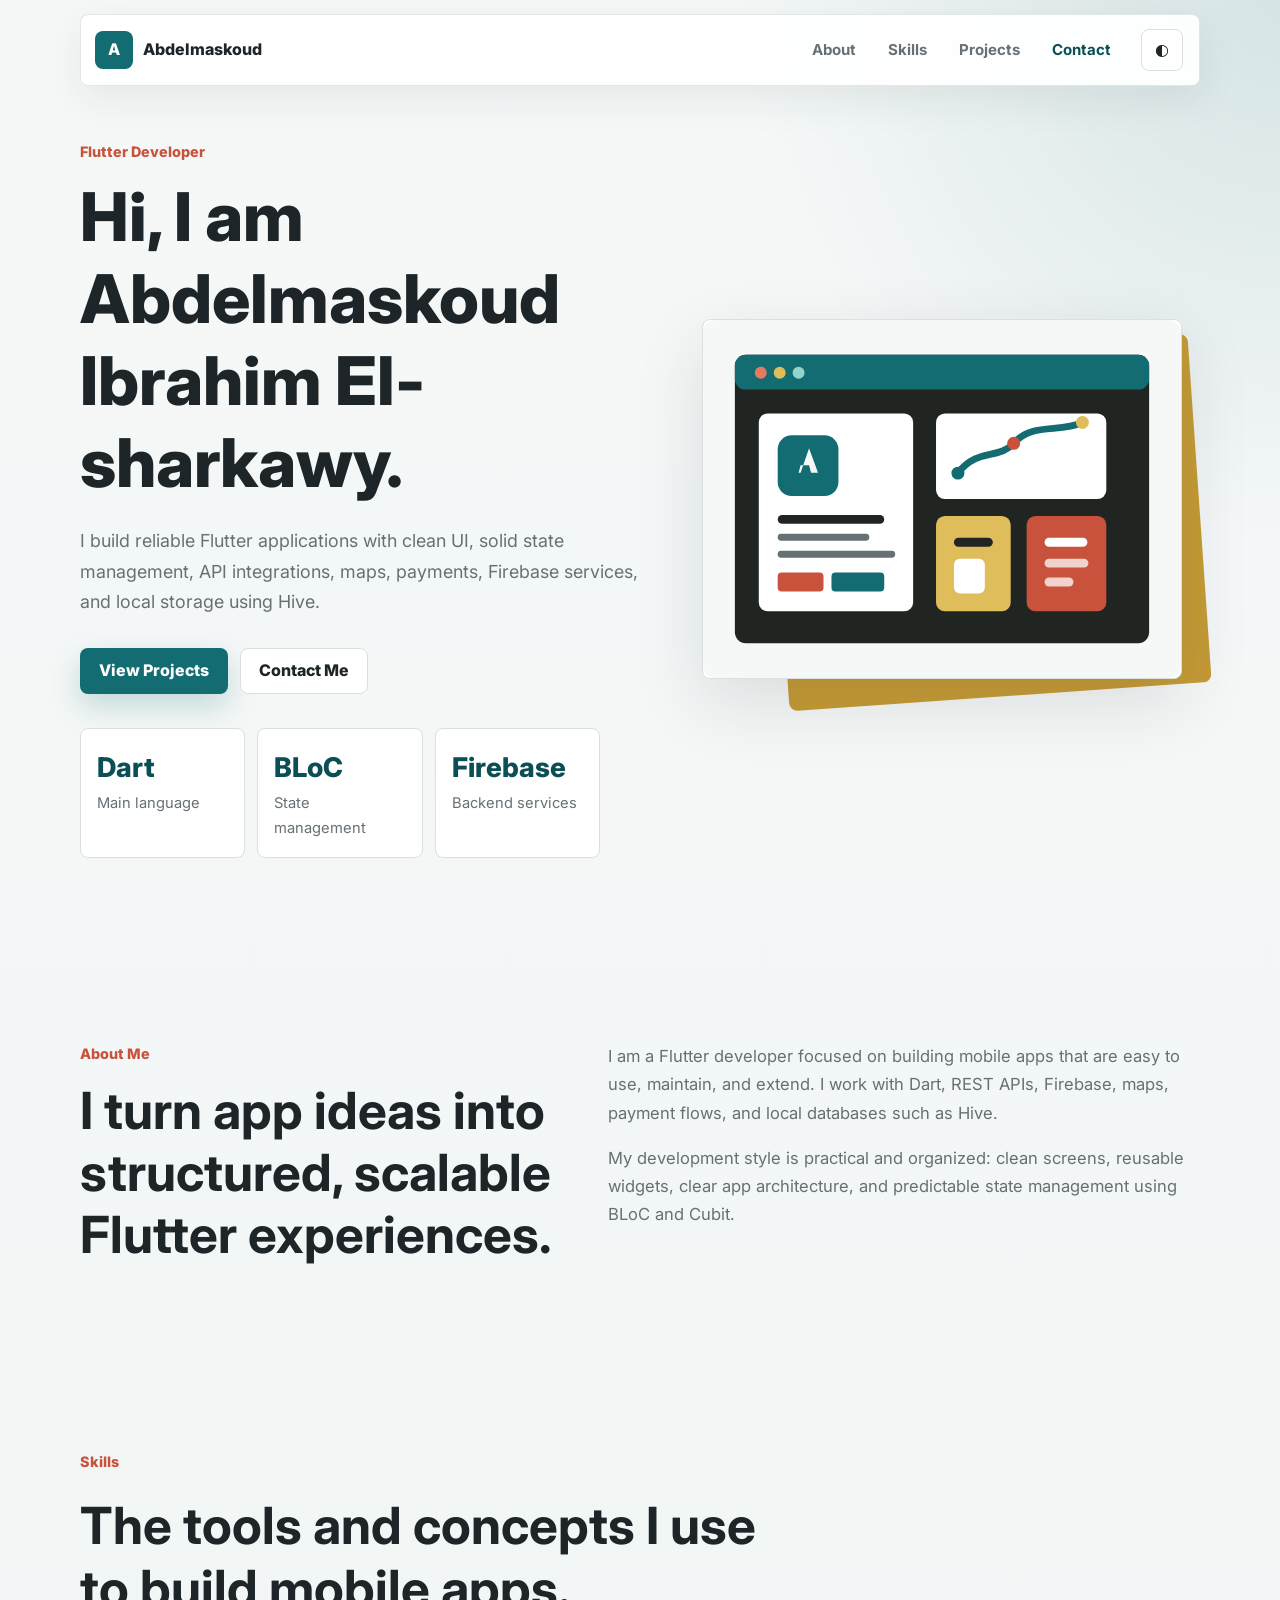
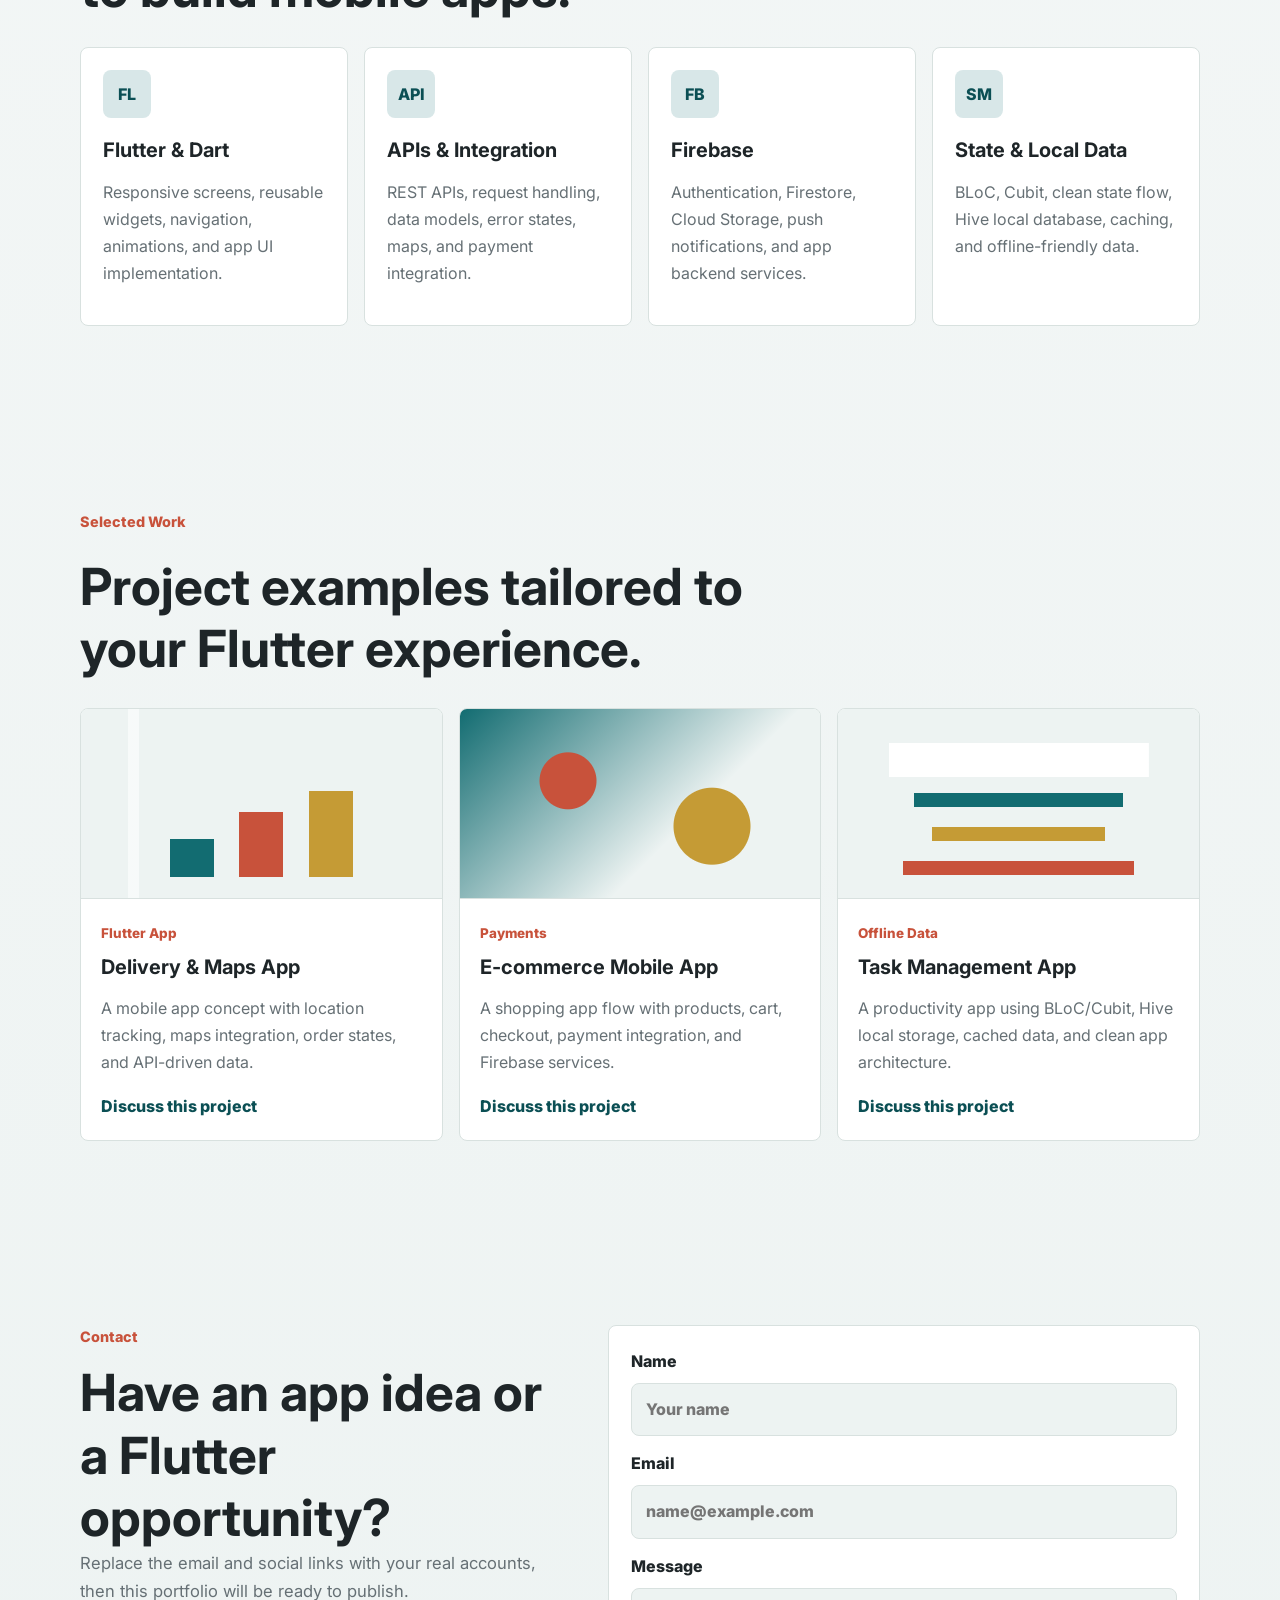
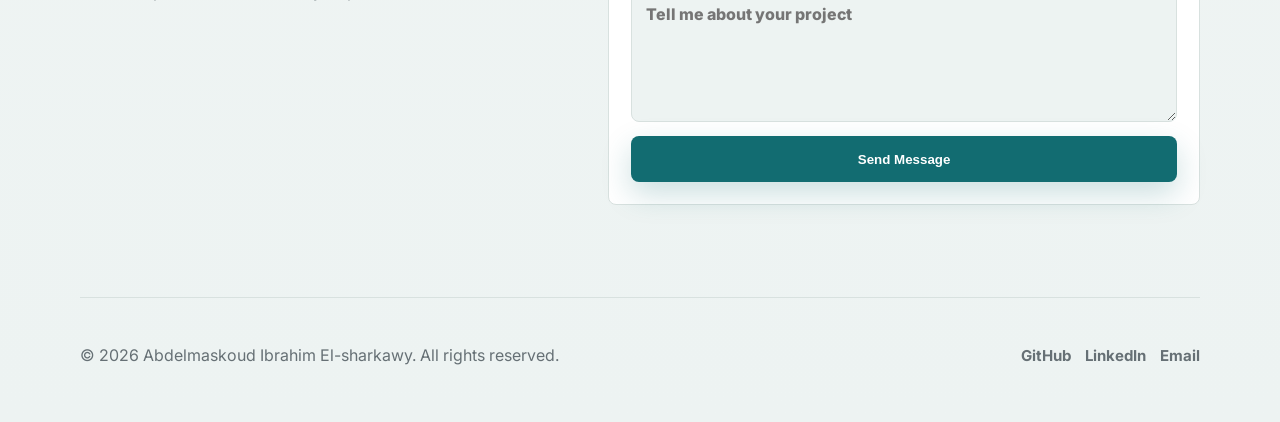
==== portfolio.html @ 6949c002 "Create Flutter portfolio site" ====
<!doctype html>
<html lang="en" dir="ltr">
  <head>
    <meta charset="UTF-8" />
    <meta name="viewport" content="width=device-width, initial-scale=1.0" />
    <meta
      name="description"
      content="Portfolio for Abdelmaskoud Ibrahim El-sharkawy, a Flutter developer building mobile apps with Dart, APIs, maps, payments, Firebase, Hive, BLoC, and Cubit."
    />
    <title>Abdelmaskoud Ibrahim El-sharkawy | Flutter Developer</title>
    <link rel="preconnect" href="https://fonts.googleapis.com" />
    <link rel="preconnect" href="https://fonts.gstatic.com" crossorigin />
    <link
      href="https://fonts.googleapis.com/css2?family=Inter:wght@400;500;600;700;800&display=swap"
      rel="stylesheet"
    />
    <link rel="stylesheet" href="styles.css" />
  </head>
  <body>
    <header class="site-header" data-header>
      <a class="brand" href="#home" aria-label="Home">
        <span class="brand-mark">A</span>
        <span>Abdelmaskoud</span>
      </a>

      <nav class="nav-links" aria-label="Primary navigation">
        <a href="#about">About</a>
        <a href="#skills">Skills</a>
        <a href="#projects">Projects</a>
        <a href="#contact">Contact</a>
      </nav>

      <button class="icon-button" type="button" data-theme-toggle aria-label="Toggle theme">
        <span aria-hidden="true">◐</span>
      </button>
    </header>

    <main>
      <section class="hero section" id="home">
        <div class="hero-copy">
          <p class="eyebrow">Flutter Developer</p>
          <h1>Hi, I am Abdelmaskoud Ibrahim El-sharkawy.</h1>
          <p class="hero-text">
            I build reliable Flutter applications with clean UI, solid state management,
            API integrations, maps, payments, Firebase services, and local storage using Hive.
          </p>
          <div class="hero-actions" aria-label="Important links">
            <a class="button primary" href="#projects">View Projects</a>
            <a class="button secondary" href="#contact">Contact Me</a>
          </div>
          <dl class="quick-stats" aria-label="Quick stats">
            <div>
              <dt>Dart</dt>
              <dd>Main language</dd>
            </div>
            <div>
              <dt>BLoC</dt>
              <dd>State management</dd>
            </div>
            <div>
              <dt>Firebase</dt>
              <dd>Backend services</dd>
            </div>
          </dl>
        </div>

        <div class="hero-visual" aria-label="Digital portfolio preview">
          <img src="assets/hero-visual.svg" alt="Digital interface showing app projects and skills" />
        </div>
      </section>

      <section class="section split" id="about">
        <div>
          <p class="eyebrow">About Me</p>
          <h2>I turn app ideas into structured, scalable Flutter experiences.</h2>
        </div>
        <div class="section-copy">
          <p>
            I am a Flutter developer focused on building mobile apps that are easy to use,
            maintain, and extend. I work with Dart, REST APIs, Firebase, maps, payment flows,
            and local databases such as Hive.
          </p>
          <p>
            My development style is practical and organized: clean screens, reusable widgets,
            clear app architecture, and predictable state management using BLoC and Cubit.
          </p>
        </div>
      </section>

      <section class="section" id="skills">
        <div class="section-heading">
          <p class="eyebrow">Skills</p>
          <h2>The tools and concepts I use to build mobile apps.</h2>
        </div>
        <div class="skills-grid">
          <article class="skill-card">
            <span class="skill-icon">FL</span>
            <h3>Flutter & Dart</h3>
            <p>Responsive screens, reusable widgets, navigation, animations, and app UI implementation.</p>
          </article>
          <article class="skill-card">
            <span class="skill-icon">API</span>
            <h3>APIs & Integration</h3>
            <p>REST APIs, request handling, data models, error states, maps, and payment integration.</p>
          </article>
          <article class="skill-card">
            <span class="skill-icon">FB</span>
            <h3>Firebase</h3>
            <p>Authentication, Firestore, Cloud Storage, push notifications, and app backend services.</p>
          </article>
          <article class="skill-card">
            <span class="skill-icon">SM</span>
            <h3>State & Local Data</h3>
            <p>BLoC, Cubit, clean state flow, Hive local database, caching, and offline-friendly data.</p>
          </article>
        </div>
      </section>

      <section class="section" id="projects">
        <div class="section-heading">
          <p class="eyebrow">Selected Work</p>
          <h2>Project examples tailored to your Flutter experience.</h2>
        </div>
        <div class="projects-grid">
          <article class="project-card">
            <div class="project-media media-analytics" aria-hidden="true"></div>
            <div class="project-body">
              <span class="project-tag">Flutter App</span>
              <h3>Delivery & Maps App</h3>
              <p>A mobile app concept with location tracking, maps integration, order states, and API-driven data.</p>
              <a href="#contact">Discuss this project</a>
            </div>
          </article>
          <article class="project-card">
            <div class="project-media media-commerce" aria-hidden="true"></div>
            <div class="project-body">
              <span class="project-tag">Payments</span>
              <h3>E-commerce Mobile App</h3>
              <p>A shopping app flow with products, cart, checkout, payment integration, and Firebase services.</p>
              <a href="#contact">Discuss this project</a>
            </div>
          </article>
          <article class="project-card">
            <div class="project-media media-portfolio" aria-hidden="true"></div>
            <div class="project-body">
              <span class="project-tag">Offline Data</span>
              <h3>Task Management App</h3>
              <p>A productivity app using BLoC/Cubit, Hive local storage, cached data, and clean app architecture.</p>
              <a href="#contact">Discuss this project</a>
            </div>
          </article>
        </div>
      </section>

      <section class="section contact-section" id="contact">
        <div>
          <p class="eyebrow">Contact</p>
          <h2>Have an app idea or a Flutter opportunity?</h2>
          <p class="section-copy">
            Replace the email and social links with your real accounts, then this portfolio will be ready to publish.
          </p>
        </div>
        <form class="contact-form" data-contact-form>
          <label>
            Name
            <input type="text" name="name" placeholder="Your name" required />
          </label>
          <label>
            Email
            <input type="email" name="email" placeholder="name@example.com" required />
          </label>
          <label>
            Message
            <textarea name="message" rows="4" placeholder="Tell me about your project" required></textarea>
          </label>
          <button class="button primary" type="submit">Send Message</button>
        </form>
      </section>
    </main>

    <footer class="site-footer">
      <p>© <span data-year></span> Abdelmaskoud Ibrahim El-sharkawy. All rights reserved.</p>
      <div class="social-links">
        <a href="https://github.com/" target="_blank" rel="noreferrer">GitHub</a>
        <a href="https://www.linkedin.com/" target="_blank" rel="noreferrer">LinkedIn</a>
        <a href="mailto:hello@example.com">Email</a>
      </div>
    </footer>

    <script src="script.js"></script>
  </body>
</html>
---- styles.css ----
:root {
  color-scheme: light;
  --bg: #f6f8f8;
  --surface: #ffffff;
  --surface-soft: #edf3f2;
  --text: #1e2528;
  --muted: #667075;
  --line: #d8e1df;
  --primary: #126c71;
  --primary-strong: #0b4f54;
  --accent: #c8523b;
  --gold: #c59b35;
  --shadow: 0 22px 70px rgba(30, 37, 40, 0.12);
}

[data-theme="dark"] {
  color-scheme: dark;
  --bg: #151716;
  --surface: #202522;
  --surface-soft: #2c302c;
  --text: #f3efe6;
  --muted: #b7beb9;
  --line: #3a403b;
  --primary: #5fb7ad;
  --primary-strong: #92d4cc;
  --accent: #e27b62;
  --gold: #dfbd5b;
  --shadow: 0 22px 70px rgba(0, 0, 0, 0.32);
}

* {
  box-sizing: border-box;
}

html {
  scroll-behavior: smooth;
}

body {
  min-width: 320px;
  margin: 0;
  background:
    radial-gradient(circle at top right, rgba(18, 108, 113, 0.14), transparent 34rem),
    linear-gradient(180deg, var(--bg), var(--surface-soft));
  color: var(--text);
  font-family: "Inter", system-ui, -apple-system, BlinkMacSystemFont, "Segoe UI", sans-serif;
  line-height: 1.7;
}

a {
  color: inherit;
}

img {
  display: block;
  max-width: 100%;
}

.site-header {
  position: sticky;
  top: 0;
  z-index: 10;
  display: grid;
  grid-template-columns: 1fr auto 44px;
  gap: 18px;
  align-items: center;
  width: min(1120px, calc(100% - 32px));
  min-height: 72px;
  margin: 14px auto 0;
  padding: 10px 14px;
  border: 1px solid color-mix(in srgb, var(--line), transparent 22%);
  border-radius: 8px;
  background: color-mix(in srgb, var(--surface), transparent 8%);
  box-shadow: 0 12px 40px rgba(30, 37, 40, 0.08);
  backdrop-filter: blur(18px);
}

.brand,
.nav-links,
.hero-actions,
.social-links {
  display: flex;
  align-items: center;
}

.brand {
  gap: 10px;
  color: var(--text);
  font-weight: 800;
  text-decoration: none;
}

.brand-mark {
  display: grid;
  width: 38px;
  height: 38px;
  place-items: center;
  border-radius: 8px;
  background: var(--primary);
  color: #fff;
  font-weight: 800;
}

.nav-links {
  gap: 8px;
}

.nav-links a,
.social-links a {
  border-radius: 8px;
  color: var(--muted);
  font-size: 0.94rem;
  font-weight: 700;
  text-decoration: none;
}

.nav-links a {
  padding: 8px 12px;
}

.nav-links a:hover,
.nav-links a.active,
.social-links a:hover {
  color: var(--primary-strong);
}

.icon-button {
  display: grid;
  width: 42px;
  height: 42px;
  place-items: center;
  border: 1px solid var(--line);
  border-radius: 8px;
  background: var(--surface);
  color: var(--text);
  cursor: pointer;
  font: inherit;
}

.section {
  width: min(1120px, calc(100% - 32px));
  margin: 0 auto;
  padding: 92px 0;
}

.hero {
  display: grid;
  grid-template-columns: minmax(0, 1fr) minmax(340px, 0.92fr);
  gap: 44px;
  align-items: center;
  min-height: calc(100vh - 88px);
  padding-top: 54px;
}

.eyebrow {
  margin: 0 0 12px;
  color: var(--accent);
  font-size: 0.9rem;
  font-weight: 800;
}

h1,
h2,
h3,
p {
  overflow-wrap: anywhere;
}

h1,
h2,
h3 {
  margin: 0;
  letter-spacing: 0;
  line-height: 1.22;
}

h1 {
  max-width: 720px;
  font-size: clamp(2.1rem, 5.4vw, 4.2rem);
  font-weight: 800;
}

h2 {
  max-width: 680px;
  font-size: clamp(1.9rem, 4vw, 3.2rem);
}

h3 {
  font-size: 1.25rem;
}

.hero-text,
.section-copy,
.skill-card p,
.project-body p {
  color: var(--muted);
}

.hero-text {
  max-width: 620px;
  margin: 22px 0 0;
  font-size: 1.12rem;
}

.hero-actions {
  flex-wrap: wrap;
  gap: 12px;
  margin-top: 30px;
}

.button {
  display: inline-flex;
  min-height: 46px;
  align-items: center;
  justify-content: center;
  padding: 0 18px;
  border: 1px solid transparent;
  border-radius: 8px;
  font-weight: 800;
  text-decoration: none;
  cursor: pointer;
  transition: transform 160ms ease, box-shadow 160ms ease;
}

.button:hover {
  transform: translateY(-2px);
}

.button.primary {
  background: var(--primary);
  color: #fff;
  box-shadow: 0 12px 30px rgba(18, 108, 113, 0.22);
}

.button.secondary {
  border-color: var(--line);
  background: var(--surface);
  color: var(--text);
}

.quick-stats {
  display: grid;
  grid-template-columns: repeat(3, minmax(0, 1fr));
  gap: 12px;
  max-width: 520px;
  margin: 34px 0 0;
}

.quick-stats div,
.skill-card,
.project-card,
.contact-form {
  border: 1px solid var(--line);
  border-radius: 8px;
  background: color-mix(in srgb, var(--surface), transparent 2%);
}

.quick-stats div {
  min-height: 92px;
  padding: 16px;
}

.quick-stats dt {
  color: var(--primary-strong);
  font-size: 1.7rem;
  font-weight: 800;
}

.quick-stats dd {
  margin: 0;
  color: var(--muted);
  font-size: 0.92rem;
}

.hero-visual {
  position: relative;
  padding: 18px;
}

.hero-visual::before {
  position: absolute;
  inset: 12% 0 0 18%;
  z-index: -1;
  border-radius: 8px;
  background: var(--gold);
  content: "";
  transform: rotate(-4deg);
}

.hero-visual img {
  width: 100%;
  border: 1px solid var(--line);
  border-radius: 8px;
  background: var(--surface);
  box-shadow: var(--shadow);
}

.split,
.contact-section {
  display: grid;
  grid-template-columns: 0.9fr 1.1fr;
  gap: 44px;
  align-items: start;
}

.section-copy {
  margin: 0;
  font-size: 1.04rem;
}

.section-copy p {
  margin-top: 0;
}

.section-heading {
  display: grid;
  gap: 8px;
  margin-bottom: 28px;
}

.skills-grid,
.projects-grid {
  display: grid;
  gap: 16px;
}

.skills-grid {
  grid-template-columns: repeat(4, minmax(0, 1fr));
}

.skill-card {
  min-height: 220px;
  padding: 22px;
}

.skill-icon {
  display: inline-grid;
  width: 48px;
  height: 48px;
  margin-bottom: 20px;
  place-items: center;
  border-radius: 8px;
  background: color-mix(in srgb, var(--primary), transparent 84%);
  color: var(--primary-strong);
  font-weight: 800;
}

.projects-grid {
  grid-template-columns: repeat(3, minmax(0, 1fr));
}

.project-card {
  overflow: hidden;
}

.project-media {
  min-height: 190px;
  border-bottom: 1px solid var(--line);
  background-color: var(--surface-soft);
  background-repeat: no-repeat;
}

.media-analytics {
  background-image:
    linear-gradient(90deg, transparent 13%, rgba(255, 255, 255, 0.58) 13% 16%, transparent 16%),
    linear-gradient(0deg, var(--primary) 32%, transparent 32%),
    linear-gradient(0deg, var(--accent) 54%, transparent 54%),
    linear-gradient(0deg, var(--gold) 72%, transparent 72%);
  background-position: center, 28% 70%, 50% 70%, 72% 70%;
  background-size: 100% 100%, 44px 120px, 44px 120px, 44px 120px;
}

.media-commerce {
  background-image:
    radial-gradient(circle at 30% 38%, var(--accent) 0 28px, transparent 29px),
    radial-gradient(circle at 70% 62%, var(--gold) 0 38px, transparent 39px),
    linear-gradient(135deg, var(--primary), transparent 62%);
}

.media-portfolio {
  background-image:
    linear-gradient(var(--surface) 0 0),
    linear-gradient(var(--primary) 0 0),
    linear-gradient(var(--gold) 0 0),
    linear-gradient(var(--accent) 0 0);
  background-position: center 34px, center 84px, center 118px, center 152px;
  background-size: 72% 34px, 58% 14px, 48% 14px, 64% 14px;
}

.project-body {
  padding: 20px;
}

.project-tag {
  display: inline-block;
  margin-bottom: 10px;
  color: var(--accent);
  font-size: 0.84rem;
  font-weight: 800;
}

.project-body a {
  color: var(--primary-strong);
  font-weight: 800;
  text-decoration: none;
}

.contact-form {
  display: grid;
  gap: 14px;
  padding: 22px;
}

.contact-form label {
  display: grid;
  gap: 8px;
  color: var(--text);
  font-weight: 800;
}

.contact-form input,
.contact-form textarea {
  width: 100%;
  border: 1px solid var(--line);
  border-radius: 8px;
  background: var(--surface-soft);
  color: var(--text);
  font: inherit;
  padding: 12px 14px;
}

.contact-form textarea {
  resize: vertical;
}

.site-footer {
  display: flex;
  flex-wrap: wrap;
  gap: 16px;
  align-items: center;
  justify-content: space-between;
  width: min(1120px, calc(100% - 32px));
  margin: 0 auto;
  padding: 28px 0 36px;
  border-top: 1px solid var(--line);
  color: var(--muted);
}

.social-links {
  gap: 14px;
}

@media (max-width: 900px) {
  .site-header {
    grid-template-columns: 1fr 44px;
  }

  .nav-links {
    grid-column: 1 / -1;
    justify-content: center;
    overflow-x: auto;
  }

  .hero,
  .split,
  .contact-section {
    grid-template-columns: 1fr;
  }

  .hero {
    min-height: auto;
  }

  .hero-visual {
    max-width: 620px;
    margin-inline: auto;
  }

  .skills-grid,
  .projects-grid {
    grid-template-columns: repeat(2, minmax(0, 1fr));
  }
}

@media (max-width: 620px) {
  .site-header,
  .section,
  .site-footer {
    width: min(100% - 22px, 1120px);
  }

  .site-header {
    margin-top: 10px;
  }

  .brand span:last-child {
    display: none;
  }

  .section {
    padding: 64px 0;
  }

  .hero {
    padding-top: 38px;
  }

  .quick-stats,
  .skills-grid,
  .projects-grid {
    grid-template-columns: 1fr;
  }

  .hero-actions .button {
    width: 100%;
  }
}
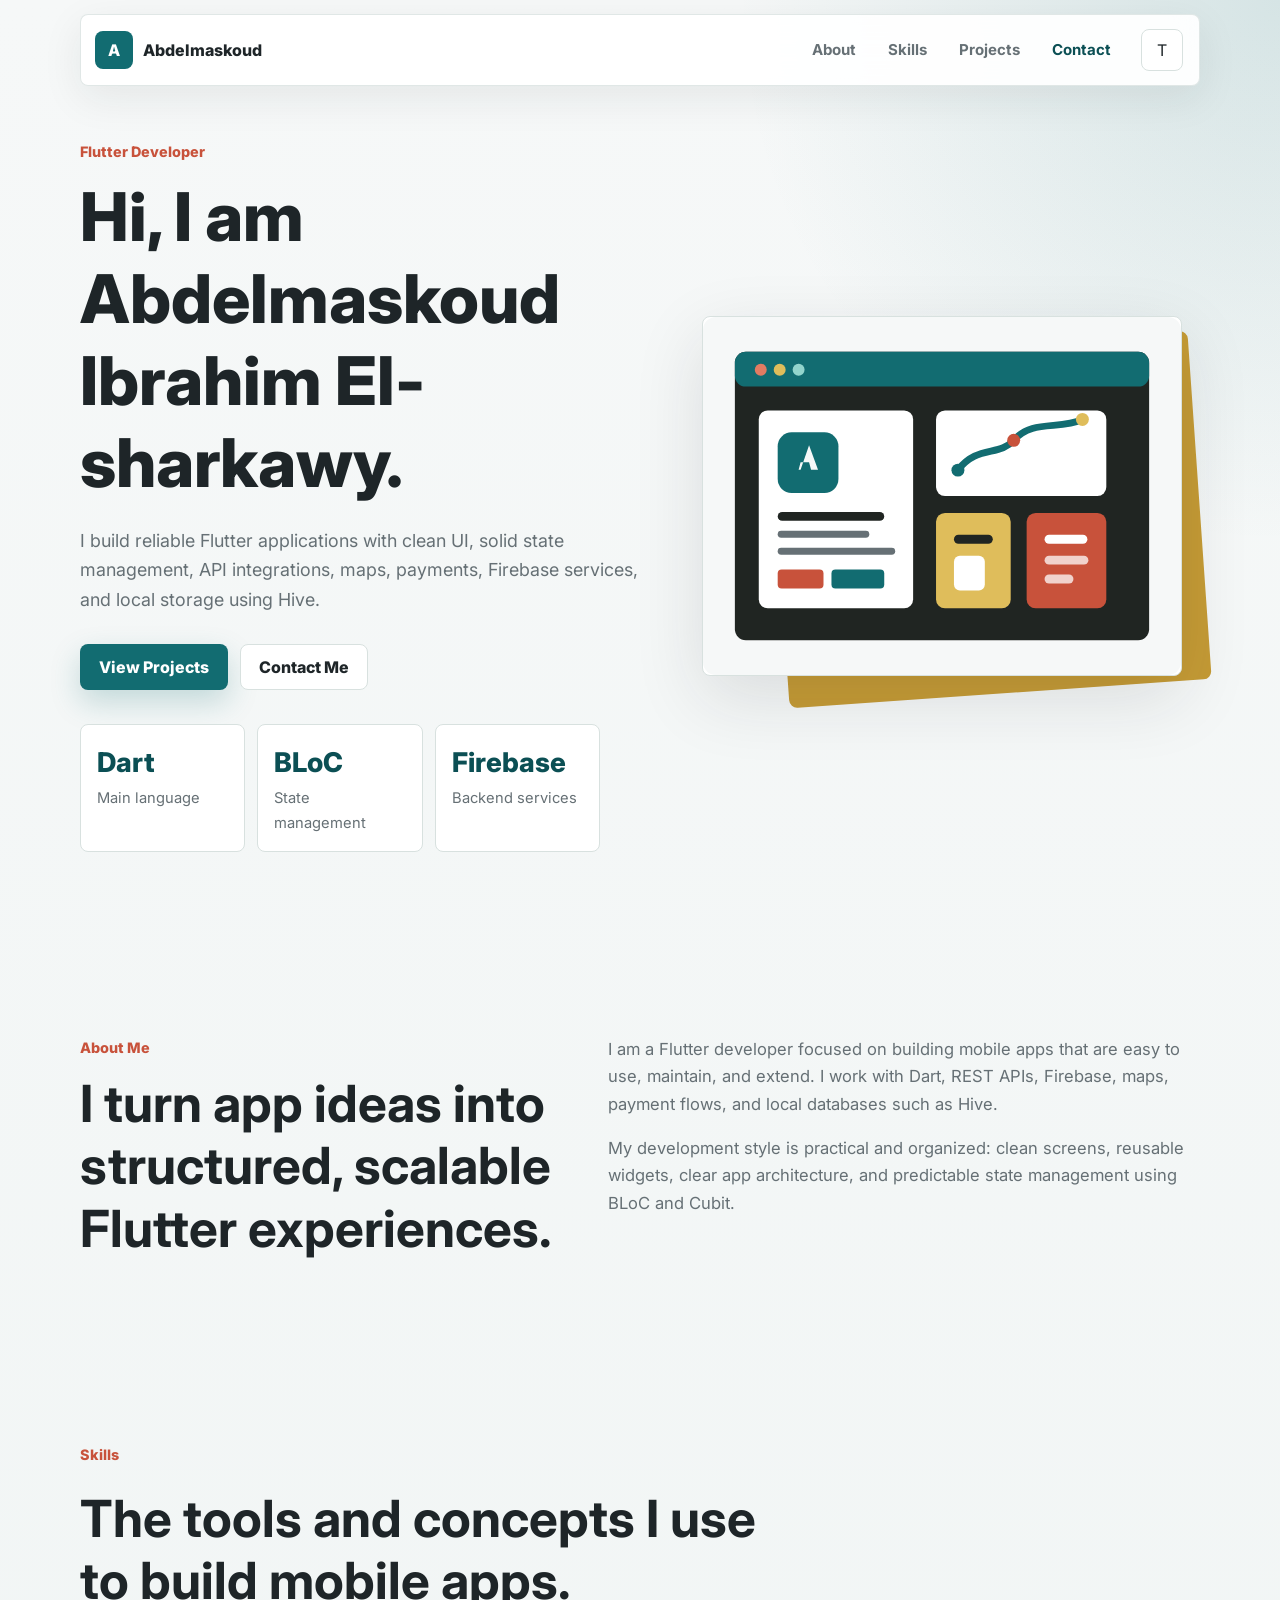
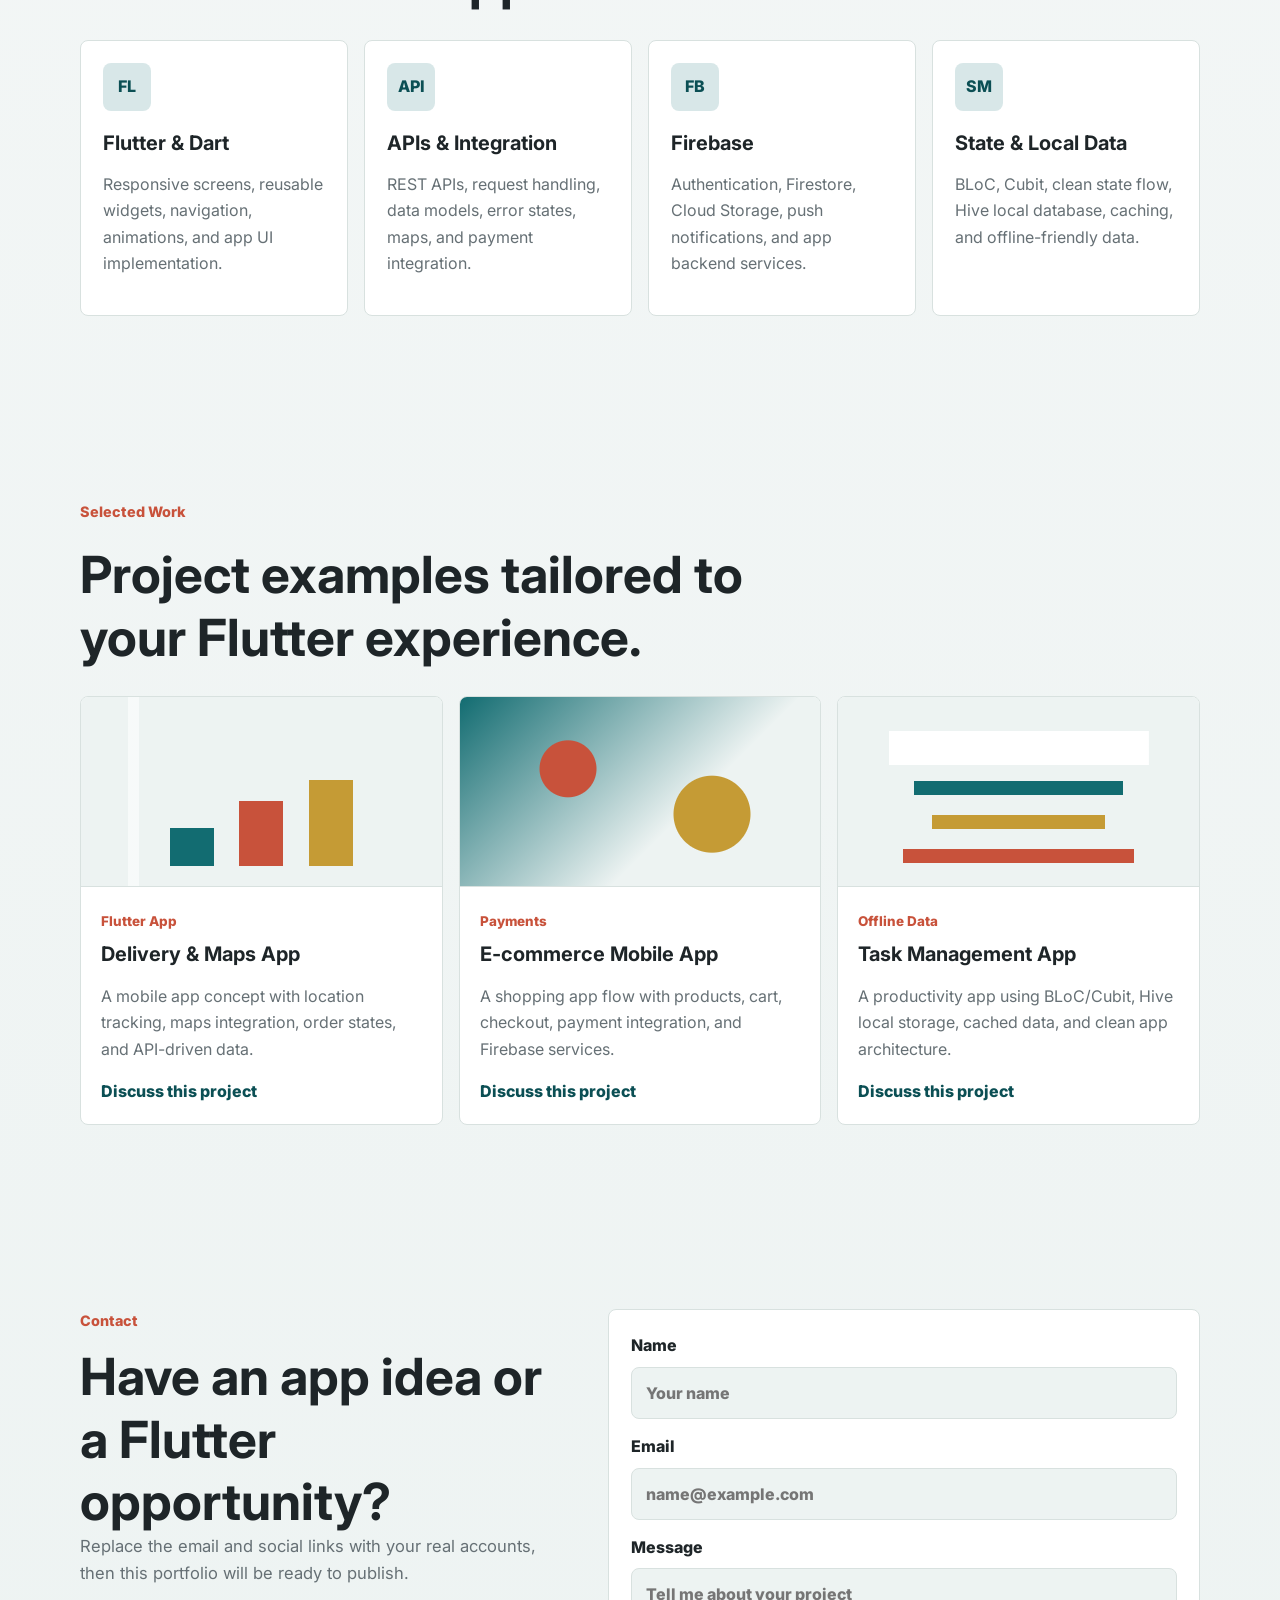
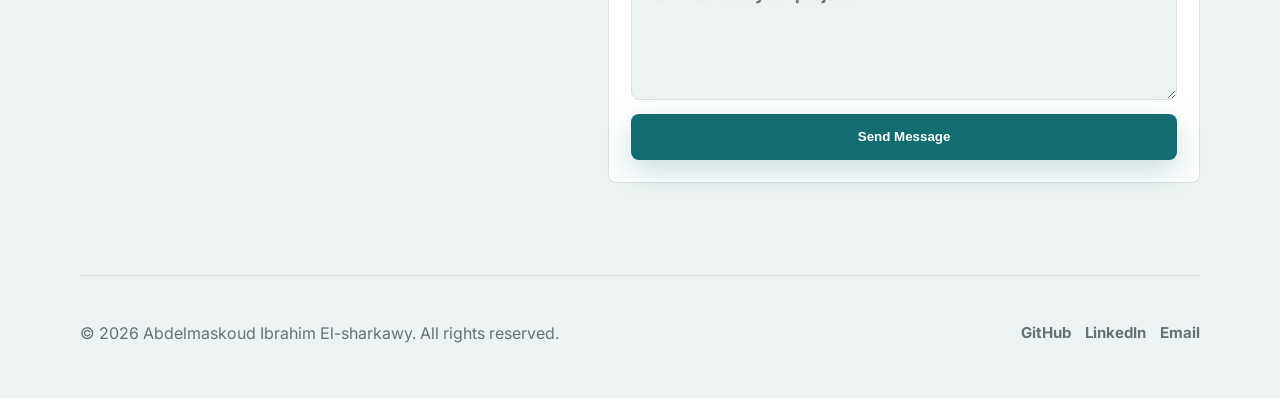
==== commit e6bb680f: "Improve mobile portfolio layout" ====
--- a/portfolio.html
+++ b/portfolio.html
@@ -31,7 +31,7 @@
       </nav>
 
       <button class="icon-button" type="button" data-theme-toggle aria-label="Toggle theme">
-        <span aria-hidden="true">◐</span>
+        <span aria-hidden="true">T</span>
       </button>
     </header>
 
@@ -179,7 +179,7 @@
     </main>
 
     <footer class="site-footer">
-      <p>© <span data-year></span> Abdelmaskoud Ibrahim El-sharkawy. All rights reserved.</p>
+      <p>&copy; <span data-year></span> Abdelmaskoud Ibrahim El-sharkawy. All rights reserved.</p>
       <div class="social-links">
         <a href="https://github.com/" target="_blank" rel="noreferrer">GitHub</a>
         <a href="https://www.linkedin.com/" target="_blank" rel="noreferrer">LinkedIn</a>
--- a/styles.css
+++ b/styles.css
@@ -44,7 +44,7 @@
     linear-gradient(180deg, var(--bg), var(--surface-soft));
   color: var(--text);
   font-family: "Inter", system-ui, -apple-system, BlinkMacSystemFont, "Segoe UI", sans-serif;
-  line-height: 1.7;
+  line-height: 1.65;
 }
 
 a {
@@ -486,32 +486,144 @@
   .site-header,
   .section,
   .site-footer {
-    width: min(100% - 22px, 1120px);
+    width: min(100% - 28px, 1120px);
   }
 
   .site-header {
+    grid-template-columns: 1fr 40px;
+    gap: 10px;
+    min-height: auto;
     margin-top: 10px;
+    padding: 10px;
   }
 
   .brand span:last-child {
     display: none;
   }
 
+  .brand-mark,
+  .icon-button {
+    width: 40px;
+    height: 40px;
+  }
+
+  .nav-links {
+    justify-content: flex-start;
+    gap: 4px;
+    padding-top: 8px;
+    border-top: 1px solid var(--line);
+    scrollbar-width: none;
+  }
+
+  .nav-links::-webkit-scrollbar {
+    display: none;
+  }
+
+  .nav-links a {
+    flex: 0 0 auto;
+    padding: 7px 10px;
+    font-size: 0.86rem;
+  }
+
   .section {
-    padding: 64px 0;
+    padding: 54px 0;
   }
 
   .hero {
-    padding-top: 38px;
-  }
-
-  .quick-stats,
+    gap: 26px;
+    padding-top: 36px;
+  }
+
+  h1 {
+    font-size: clamp(2rem, 10vw, 3rem);
+    line-height: 1.12;
+  }
+
+  h2 {
+    font-size: clamp(1.55rem, 7vw, 2.2rem);
+  }
+
+  .hero-text {
+    margin-top: 16px;
+    font-size: 1rem;
+  }
+
+  .hero-actions {
+    display: grid;
+    gap: 10px;
+    margin-top: 22px;
+  }
+
+  .quick-stats {
+    grid-template-columns: repeat(3, minmax(0, 1fr));
+    gap: 8px;
+    margin-top: 22px;
+  }
+
+  .quick-stats div {
+    min-height: 78px;
+    padding: 12px 8px;
+  }
+
+  .quick-stats dt {
+    font-size: 1rem;
+  }
+
+  .quick-stats dd {
+    font-size: 0.76rem;
+    line-height: 1.35;
+  }
+
+  .hero-visual {
+    width: min(100%, 420px);
+    padding: 10px;
+  }
+
+  .hero-visual::before {
+    inset: 16% 0 0 12%;
+  }
+
   .skills-grid,
   .projects-grid {
     grid-template-columns: 1fr;
   }
 
+  .skill-card {
+    min-height: auto;
+    padding: 18px;
+  }
+
+  .skill-icon {
+    width: 42px;
+    height: 42px;
+    margin-bottom: 14px;
+  }
+
+  .project-media {
+    min-height: 145px;
+  }
+
+  .project-body,
+  .contact-form {
+    padding: 18px;
+  }
+
   .hero-actions .button {
     width: 100%;
   }
-}
+
+  .site-footer {
+    align-items: flex-start;
+    padding-bottom: 28px;
+  }
+}
+
+@media (max-width: 380px) {
+  .nav-links a {
+    padding-inline: 8px;
+  }
+
+  .quick-stats {
+    grid-template-columns: 1fr;
+  }
+}
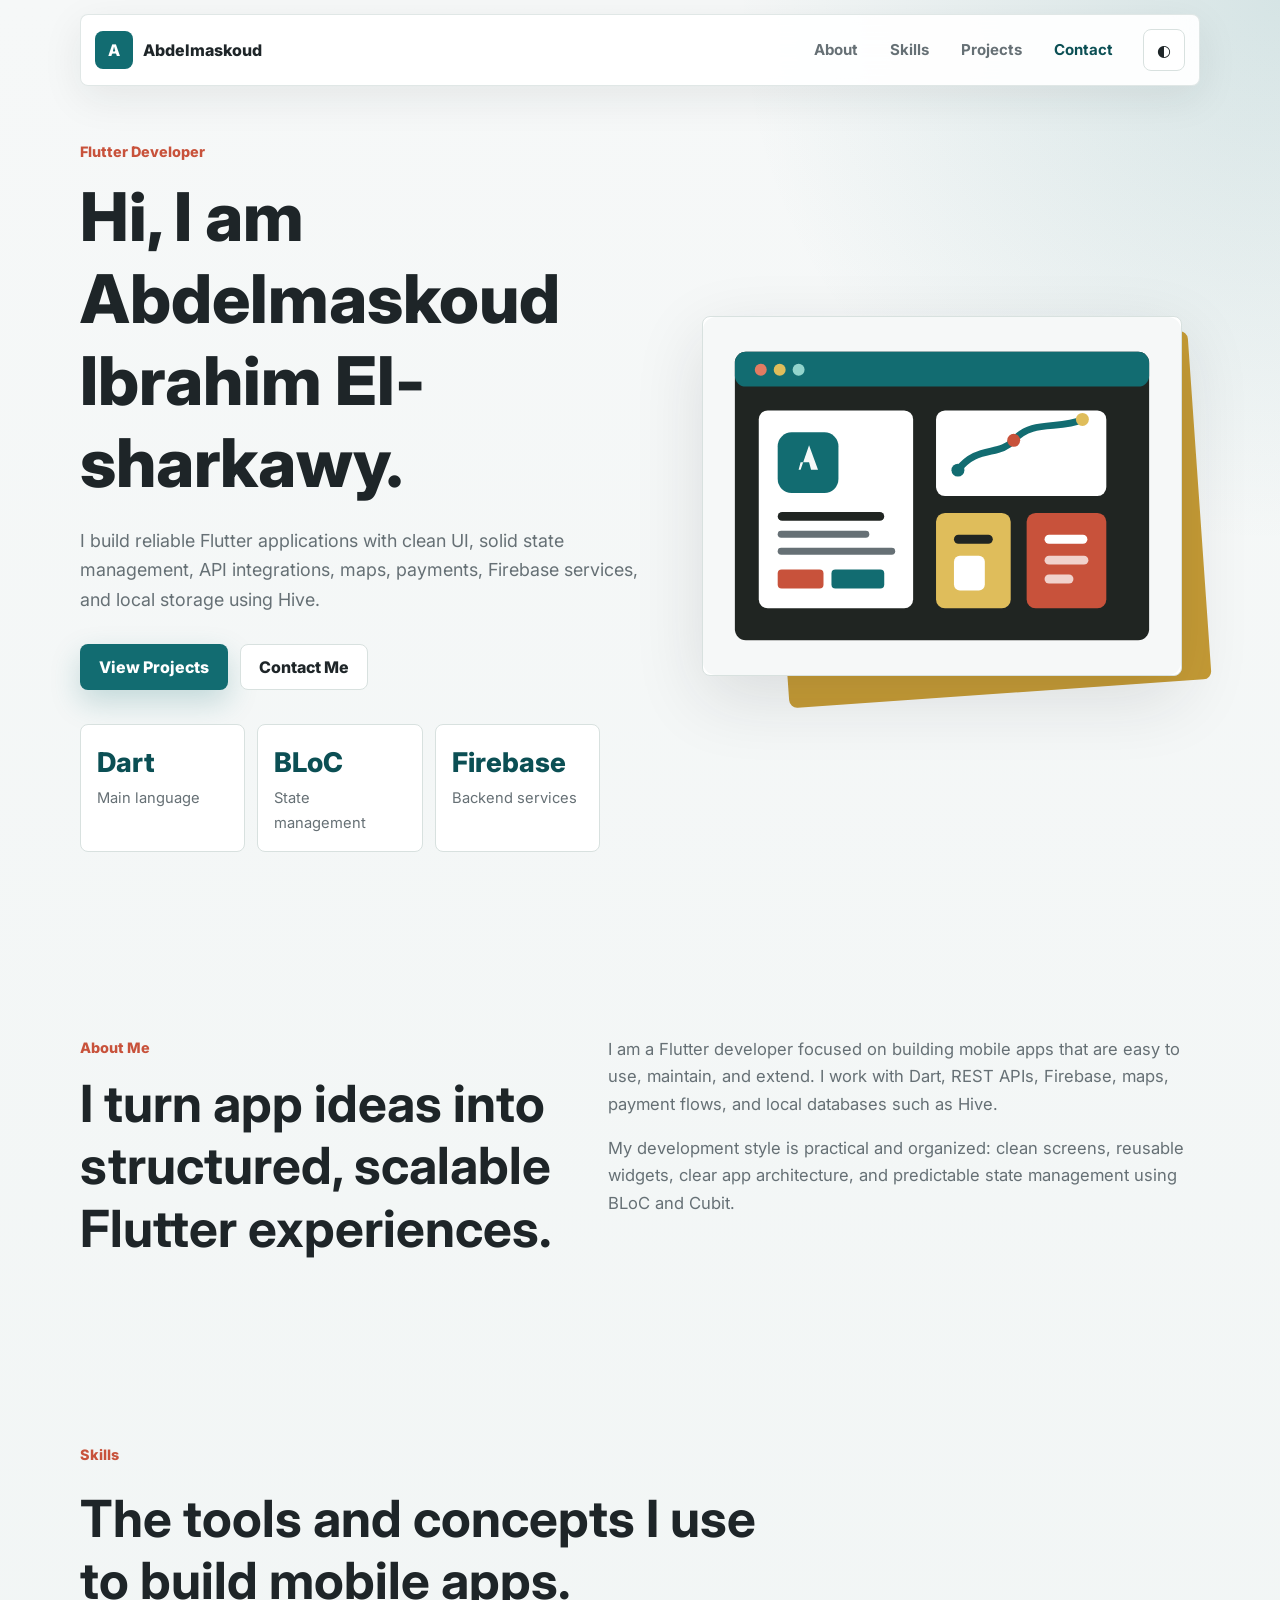
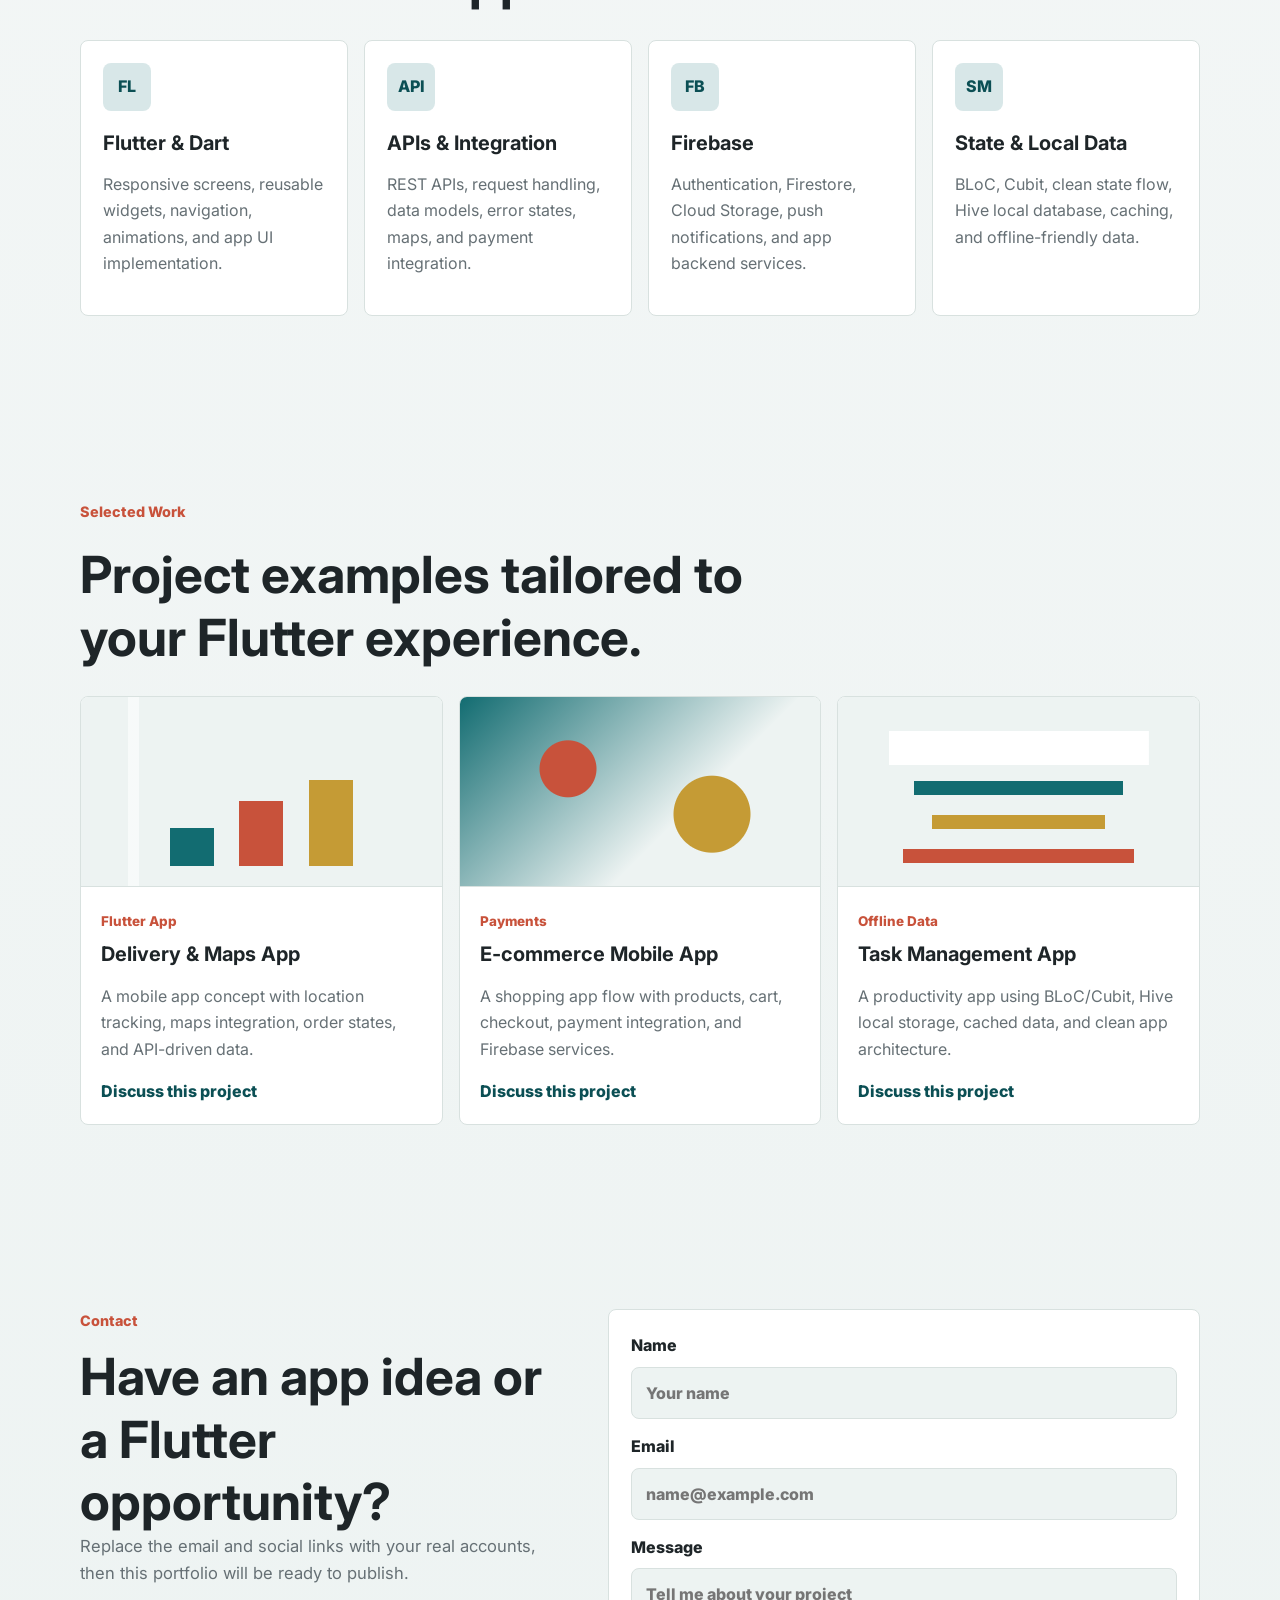
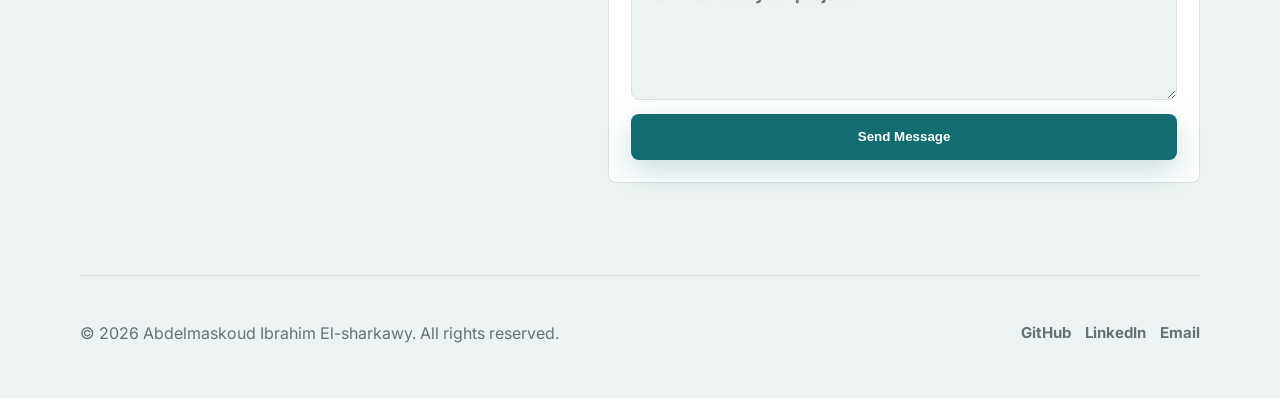
==== commit 952e2501: "Fix mobile header menu" ====
--- a/portfolio.html
+++ b/portfolio.html
@@ -14,7 +14,7 @@
       href="https://fonts.googleapis.com/css2?family=Inter:wght@400;500;600;700;800&display=swap"
       rel="stylesheet"
     />
-    <link rel="stylesheet" href="styles.css" />
+    <link rel="stylesheet" href="styles.css?v=mobile-2" />
   </head>
   <body>
     <header class="site-header" data-header>
@@ -23,16 +23,30 @@
         <span>Abdelmaskoud</span>
       </a>
 
-      <nav class="nav-links" aria-label="Primary navigation">
+      <nav class="nav-links" id="primary-navigation" aria-label="Primary navigation" data-nav>
         <a href="#about">About</a>
         <a href="#skills">Skills</a>
         <a href="#projects">Projects</a>
         <a href="#contact">Contact</a>
       </nav>
 
-      <button class="icon-button" type="button" data-theme-toggle aria-label="Toggle theme">
-        <span aria-hidden="true">T</span>
-      </button>
+      <div class="header-actions">
+        <button class="icon-button" type="button" data-theme-toggle aria-label="Toggle theme">
+          <span aria-hidden="true">&#9680;</span>
+        </button>
+        <button
+          class="menu-button"
+          type="button"
+          data-menu-toggle
+          aria-label="Open menu"
+          aria-controls="primary-navigation"
+          aria-expanded="false"
+        >
+          <span aria-hidden="true"></span>
+          <span aria-hidden="true"></span>
+          <span aria-hidden="true"></span>
+        </button>
+      </div>
     </header>
 
     <main>
--- a/styles.css
+++ b/styles.css
@@ -61,7 +61,7 @@
   top: 0;
   z-index: 10;
   display: grid;
-  grid-template-columns: 1fr auto 44px;
+  grid-template-columns: 1fr auto auto;
   gap: 18px;
   align-items: center;
   width: min(1120px, calc(100% - 32px));
@@ -78,7 +78,8 @@
 .brand,
 .nav-links,
 .hero-actions,
-.social-links {
+.social-links,
+.header-actions {
   display: flex;
   align-items: center;
 }
@@ -135,6 +136,33 @@
   color: var(--text);
   cursor: pointer;
   font: inherit;
+}
+
+.header-actions {
+  gap: 8px;
+}
+
+.menu-button {
+  display: none;
+  width: 42px;
+  height: 42px;
+  gap: 4px;
+  align-content: center;
+  justify-items: center;
+  place-items: center;
+  border: 1px solid var(--line);
+  border-radius: 8px;
+  background: var(--surface);
+  color: var(--text);
+  cursor: pointer;
+}
+
+.menu-button span {
+  display: block;
+  width: 18px;
+  height: 2px;
+  border-radius: 99px;
+  background: currentColor;
 }
 
 .section {
@@ -452,7 +480,7 @@
 
 @media (max-width: 900px) {
   .site-header {
-    grid-template-columns: 1fr 44px;
+    grid-template-columns: 1fr auto;
   }
 
   .nav-links {
@@ -490,7 +518,7 @@
   }
 
   .site-header {
-    grid-template-columns: 1fr 40px;
+    grid-template-columns: 1fr auto;
     gap: 10px;
     min-height: auto;
     margin-top: 10px;
@@ -498,31 +526,55 @@
   }
 
   .brand span:last-child {
-    display: none;
-  }
-
-  .brand-mark,
-  .icon-button {
+    display: inline;
+    max-width: 150px;
+    overflow: hidden;
+    text-overflow: ellipsis;
+    white-space: nowrap;
+  }
+
+  .brand-mark {
     width: 40px;
     height: 40px;
   }
 
+  .icon-button,
+  .menu-button {
+    width: 40px;
+    height: 40px;
+  }
+
+  .menu-button {
+    display: grid;
+  }
+
   .nav-links {
+    display: none;
     justify-content: flex-start;
-    gap: 4px;
-    padding-top: 8px;
+    gap: 8px;
+    padding-top: 10px;
     border-top: 1px solid var(--line);
     scrollbar-width: none;
   }
 
+  .site-header.menu-open .nav-links {
+    display: grid;
+    grid-template-columns: repeat(2, minmax(0, 1fr));
+  }
+
   .nav-links::-webkit-scrollbar {
     display: none;
   }
 
   .nav-links a {
-    flex: 0 0 auto;
-    padding: 7px 10px;
-    font-size: 0.86rem;
+    display: flex;
+    min-height: 42px;
+    align-items: center;
+    justify-content: center;
+    padding: 8px 10px;
+    border: 1px solid var(--line);
+    background: var(--surface-soft);
+    font-size: 0.9rem;
   }
 
   .section {
@@ -619,8 +671,8 @@
 }
 
 @media (max-width: 380px) {
-  .nav-links a {
-    padding-inline: 8px;
+  .brand span:last-child {
+    max-width: 118px;
   }
 
   .quick-stats {
